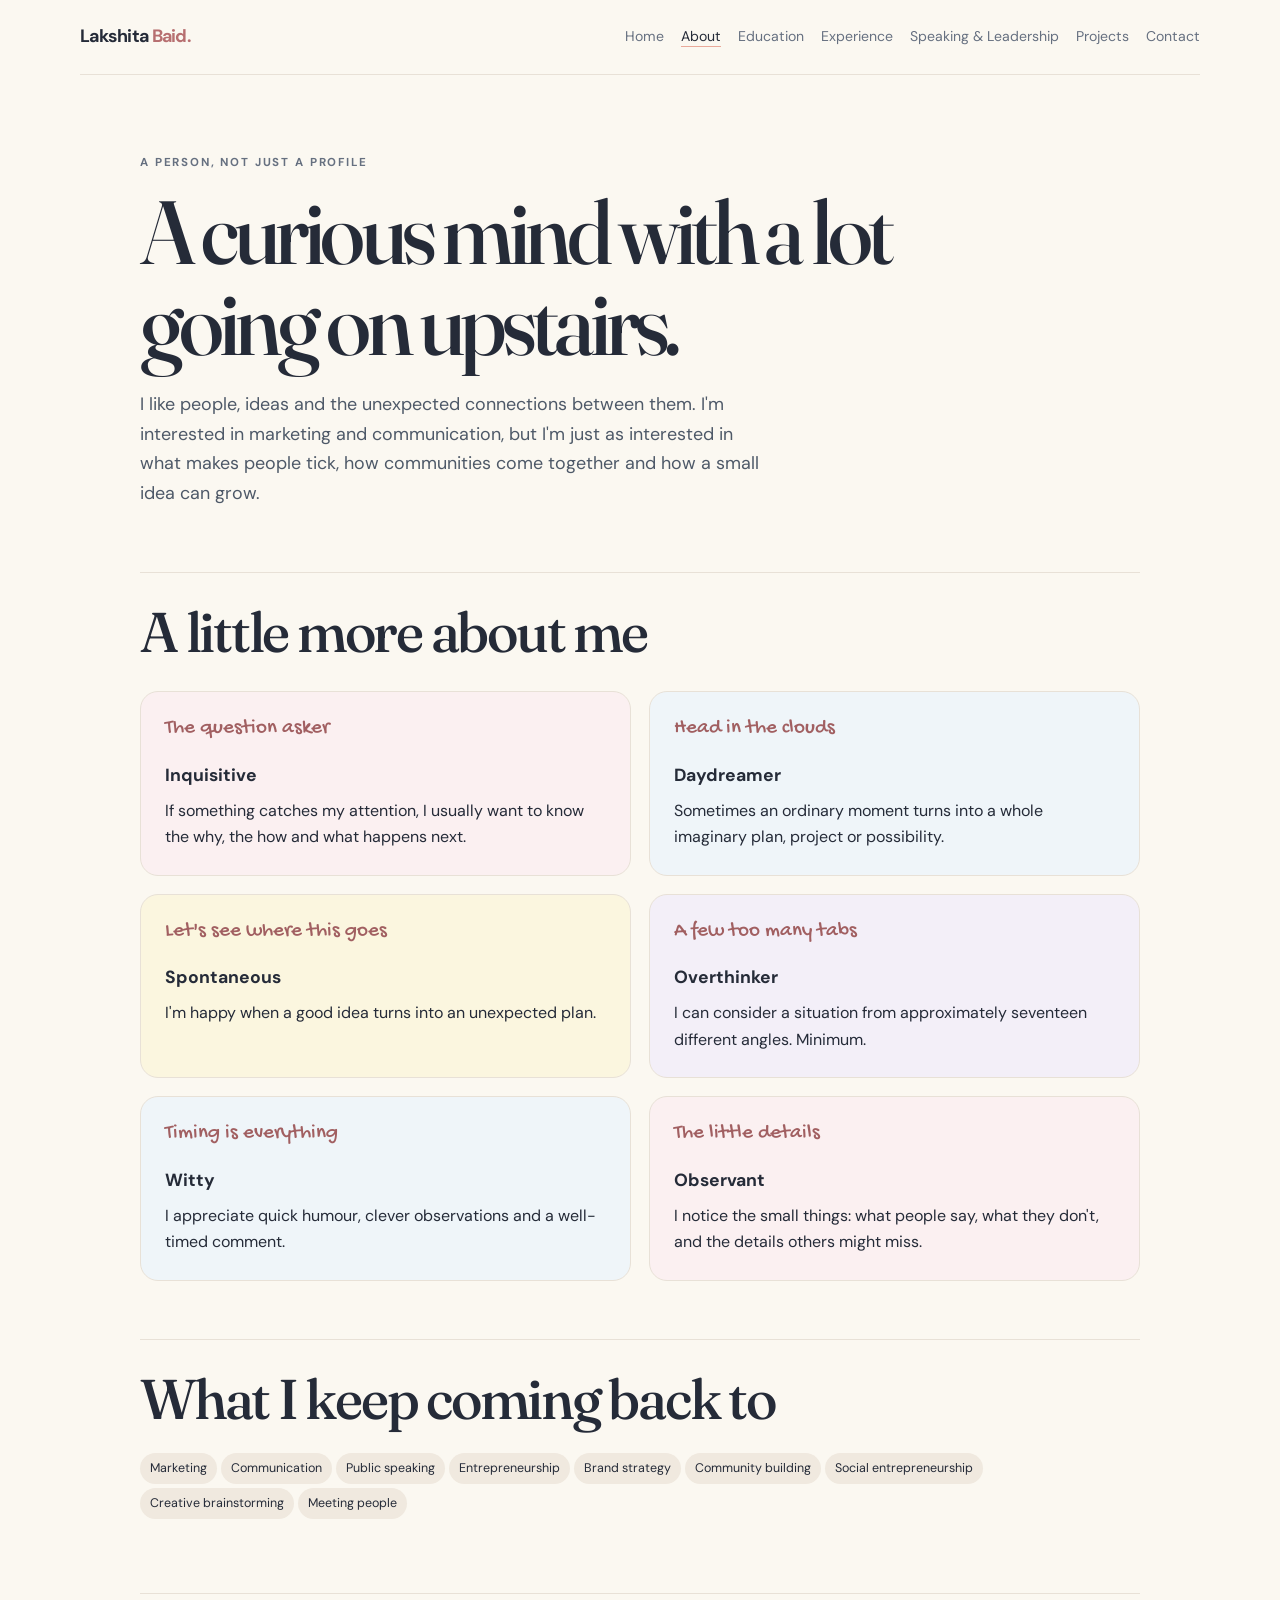
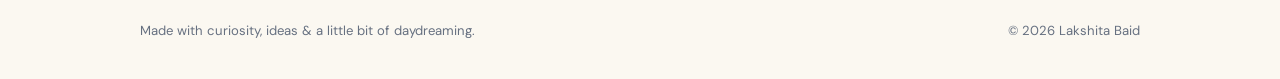
==== about.html @ baf96fe3 "Add files via upload" ====
<!doctype html>
<html lang="en">
<head>
  <meta charset="utf-8">
  <meta name="viewport" content="width=device-width, initial-scale=1">
  <meta name="description" content="The personal portfolio of Lakshita Baid: marketing, communication, leadership and ideas.">
  <title>About | Lakshita Baid</title>
  <link rel="stylesheet" href="style.css">
</head>
<body>
<header class="site-header">
  <a class="brand" href="index.html">Lakshita <span>Baid.</span></a>
  <nav class="nav" aria-label="Main navigation"><a href="index.html">Home</a><a href="about.html" aria-current="page">About</a><a href="education.html">Education</a><a href="experience.html">Experience</a><a href="speaking.html">Speaking & Leadership</a><a href="projects.html">Projects</a><a href="contact.html">Contact</a></nav>
</header>
<main>

<section class="page-heading">
  <p class="eyebrow">A person, not just a profile</p>
  <h1>A curious mind with a lot going on upstairs.</h1>
  <p class="lead">I like people, ideas and the unexpected connections between them. I'm interested in marketing and communication, but I'm just as interested in what makes people tick, how communities come together and how a small idea can grow.</p>
</section>
<section class="content-block">
  <h2>A little more about me</h2>
  <div class="grid">
    <article class="card pink"><p class="hand">The question asker</p><h3>Inquisitive</h3><p>If something catches my attention, I usually want to know the why, the how and what happens next.</p></article>
    <article class="card blue"><p class="hand">Head in the clouds</p><h3>Daydreamer</h3><p>Sometimes an ordinary moment turns into a whole imaginary plan, project or possibility.</p></article>
    <article class="card yellow"><p class="hand">Let's see where this goes</p><h3>Spontaneous</h3><p>I'm happy when a good idea turns into an unexpected plan.</p></article>
    <article class="card lavender"><p class="hand">A few too many tabs</p><h3>Overthinker</h3><p>I can consider a situation from approximately seventeen different angles. Minimum.</p></article>
    <article class="card blue"><p class="hand">Timing is everything</p><h3>Witty</h3><p>I appreciate quick humour, clever observations and a well-timed comment.</p></article>
    <article class="card pink"><p class="hand">The little details</p><h3>Observant</h3><p>I notice the small things: what people say, what they don't, and the details others might miss.</p></article>
  </div>
</section>
<section class="content-block">
  <h2>What I keep coming back to</h2>
  <p><span class="tag">Marketing</span><span class="tag">Communication</span><span class="tag">Public speaking</span><span class="tag">Entrepreneurship</span><span class="tag">Brand strategy</span><span class="tag">Community building</span><span class="tag">Social entrepreneurship</span><span class="tag">Creative brainstorming</span><span class="tag">Meeting people</span></p>
</section>

</main>
<footer class="site-footer"><span>Made with curiosity, ideas & a little bit of daydreaming.</span><span>© 2026 Lakshita Baid</span></footer>
</body>
</html>
---- style.css ----
@import url('https://fonts.googleapis.com/css2?family=DM+Sans:wght@400;500;600;700&family=Fraunces:opsz,wght@9..144,500;9..144,600&family=Gochi+Hand&display=swap');

:root {
  --ink: #252b38;
  --muted: #667080;
  --paper: #fbf8f1;
  --white: #fffefa;
  --pink: #f5dce1;
  --blue: #dceaf4;
  --yellow: #f5e9b9;
  --lavender: #e8e1f3;
  --coral: #e9a99a;
  --line: #e8e1d7;
  --serif: "Fraunces", Georgia, serif;
  --sans: "DM Sans", Arial, sans-serif;
  --hand: "Gochi Hand", cursive;
}
* { box-sizing: border-box; }
html { scroll-behavior: smooth; }
body {
  margin: 0; background: var(--paper); color: var(--ink);
  font-family: var(--sans); line-height: 1.65;
}
a { color: inherit; }
.site-header {
  width: min(1120px, calc(100% - 40px)); margin: 0 auto;
  padding: 22px 0; display: flex; justify-content: space-between;
  align-items: center; gap: 20px; border-bottom: 1px solid var(--line);
}
.brand { text-decoration: none; font-weight: 700; letter-spacing: -.04em; font-size: 1.12rem; }
.brand span { color: #b76f70; }
.nav { display: flex; flex-wrap: wrap; gap: 7px 17px; justify-content: flex-end; }
.nav a { text-decoration: none; font-size: .88rem; color: var(--muted); }
.nav a:hover, .nav a[aria-current="page"] { color: var(--ink); text-decoration: underline; text-decoration-color: var(--coral); text-underline-offset: 5px; }
main { width: min(1000px, calc(100% - 40px)); margin: 0 auto; }
.hero { min-height: 610px; display: grid; grid-template-columns: 1.3fr .7fr; gap: 56px; align-items: center; padding: 72px 0 84px; }
.eyebrow { text-transform: uppercase; letter-spacing: .16em; font-size: .72rem; color: var(--muted); font-weight: 700; }
h1, h2, h3, p { margin-top: 0; }
h1 { font: 500 clamp(3rem, 7vw, 5.7rem)/1.02 var(--serif); letter-spacing: -.055em; margin: 14px 0 22px; }
h2 { font: 500 clamp(2.2rem, 5vw, 3.5rem)/1.1 var(--serif); letter-spacing: -.04em; margin-bottom: 20px; }
h3 { font-size: 1.1rem; margin-bottom: 8px; }
.lead { font-size: 1.12rem; color: #4e5968; max-width: 620px; }
.hero-note { font: 1.35rem var(--hand); color: #a15f61; transform: rotate(-5deg); margin: 24px 0 0; }
.portrait-placeholder {
  min-height: 390px; background: var(--pink); border-radius: 48% 48% 22px 22px;
  display: grid; place-items: center; padding: 28px; text-align: center;
  border: 1px solid rgba(37,43,56,.08); position: relative;
}
.portrait-placeholder:before {
  content: ""; position: absolute; inset: 14px; border: 1px dashed rgba(37,43,56,.25);
  border-radius: inherit; pointer-events: none;
}
.portrait-placeholder span { max-width: 180px; font: 1.35rem var(--hand); color: #855e66; }
.button-row { display: flex; flex-wrap: wrap; gap: 12px; margin-top: 28px; }
.button {
  display: inline-block; padding: 11px 18px; border-radius: 999px;
  background: var(--ink); color: white; text-decoration: none; font-size: .9rem; font-weight: 600;
  border: 1px solid var(--ink); transition: transform .2s ease, background .2s ease;
}
.button:hover { transform: translateY(-3px); background: #424b5c; }
.button.secondary { background: transparent; color: var(--ink); }
.section { padding: 66px 0; border-top: 1px solid var(--line); }
.section-intro { max-width: 650px; color: var(--muted); }
.grid { display: grid; grid-template-columns: repeat(2, minmax(0,1fr)); gap: 18px; margin-top: 28px; }
.card { background: var(--white); border: 1px solid var(--line); border-radius: 18px; padding: 24px; }
.card.pink { background: #fbf0f1; }
.card.blue { background: #eff5f9; }
.card.yellow { background: #fbf6df; }
.card.lavender { background: #f3eff8; }
.card p:last-child { margin-bottom: 0; }
.tag { display: inline-block; padding: 5px 10px; border-radius: 99px; background: #f0e9df; font-size: .78rem; margin: 4px 4px 0 0; }
.hand { font: 1.3rem var(--hand); color: #a15f61; }
.page-heading { padding: 78px 0 46px; }
.page-heading h1 { max-width: 800px; }
.content-block { padding: 28px 0 58px; border-top: 1px solid var(--line); }
.timeline { display: grid; gap: 16px; margin-top: 25px; }
.timeline-item { display: grid; grid-template-columns: 145px 1fr; gap: 22px; padding: 22px; background: var(--white); border: 1px solid var(--line); border-radius: 16px; }
.date { font-size: .82rem; font-weight: 700; color: #9a6668; }
ul.clean { padding-left: 19px; color: #4e5968; }
ul.clean li { margin: 7px 0; }
.contact-list { display: grid; gap: 12px; margin-top: 24px; }
.contact-list a { text-decoration-color: #c78b8b; text-underline-offset: 4px; }
.site-footer { width: min(1000px, calc(100% - 40px)); margin: 0 auto; padding: 26px 0 38px; border-top: 1px solid var(--line); color: var(--muted); font-size: .82rem; display: flex; justify-content: space-between; gap: 16px; }
.small-note { color: var(--muted); font-size: .88rem; }
@media (max-width: 760px) {
  .site-header { align-items: flex-start; flex-direction: column; }
  .nav { justify-content: flex-start; }
  .hero { grid-template-columns: 1fr; gap: 30px; padding: 54px 0 62px; }
  .portrait-placeholder { min-height: 270px; max-width: 380px; width: 100%; margin: 0 auto; }
  .grid { grid-template-columns: 1fr; }
  .timeline-item { grid-template-columns: 1fr; gap: 6px; }
  .page-heading { padding: 55px 0 35px; }
  .section { padding: 48px 0; }
  .site-footer { flex-direction: column; }
}
@media (prefers-reduced-motion: reduce) {
  *, *::before, *::after { scroll-behavior: auto !important; transition: none !important; }
}
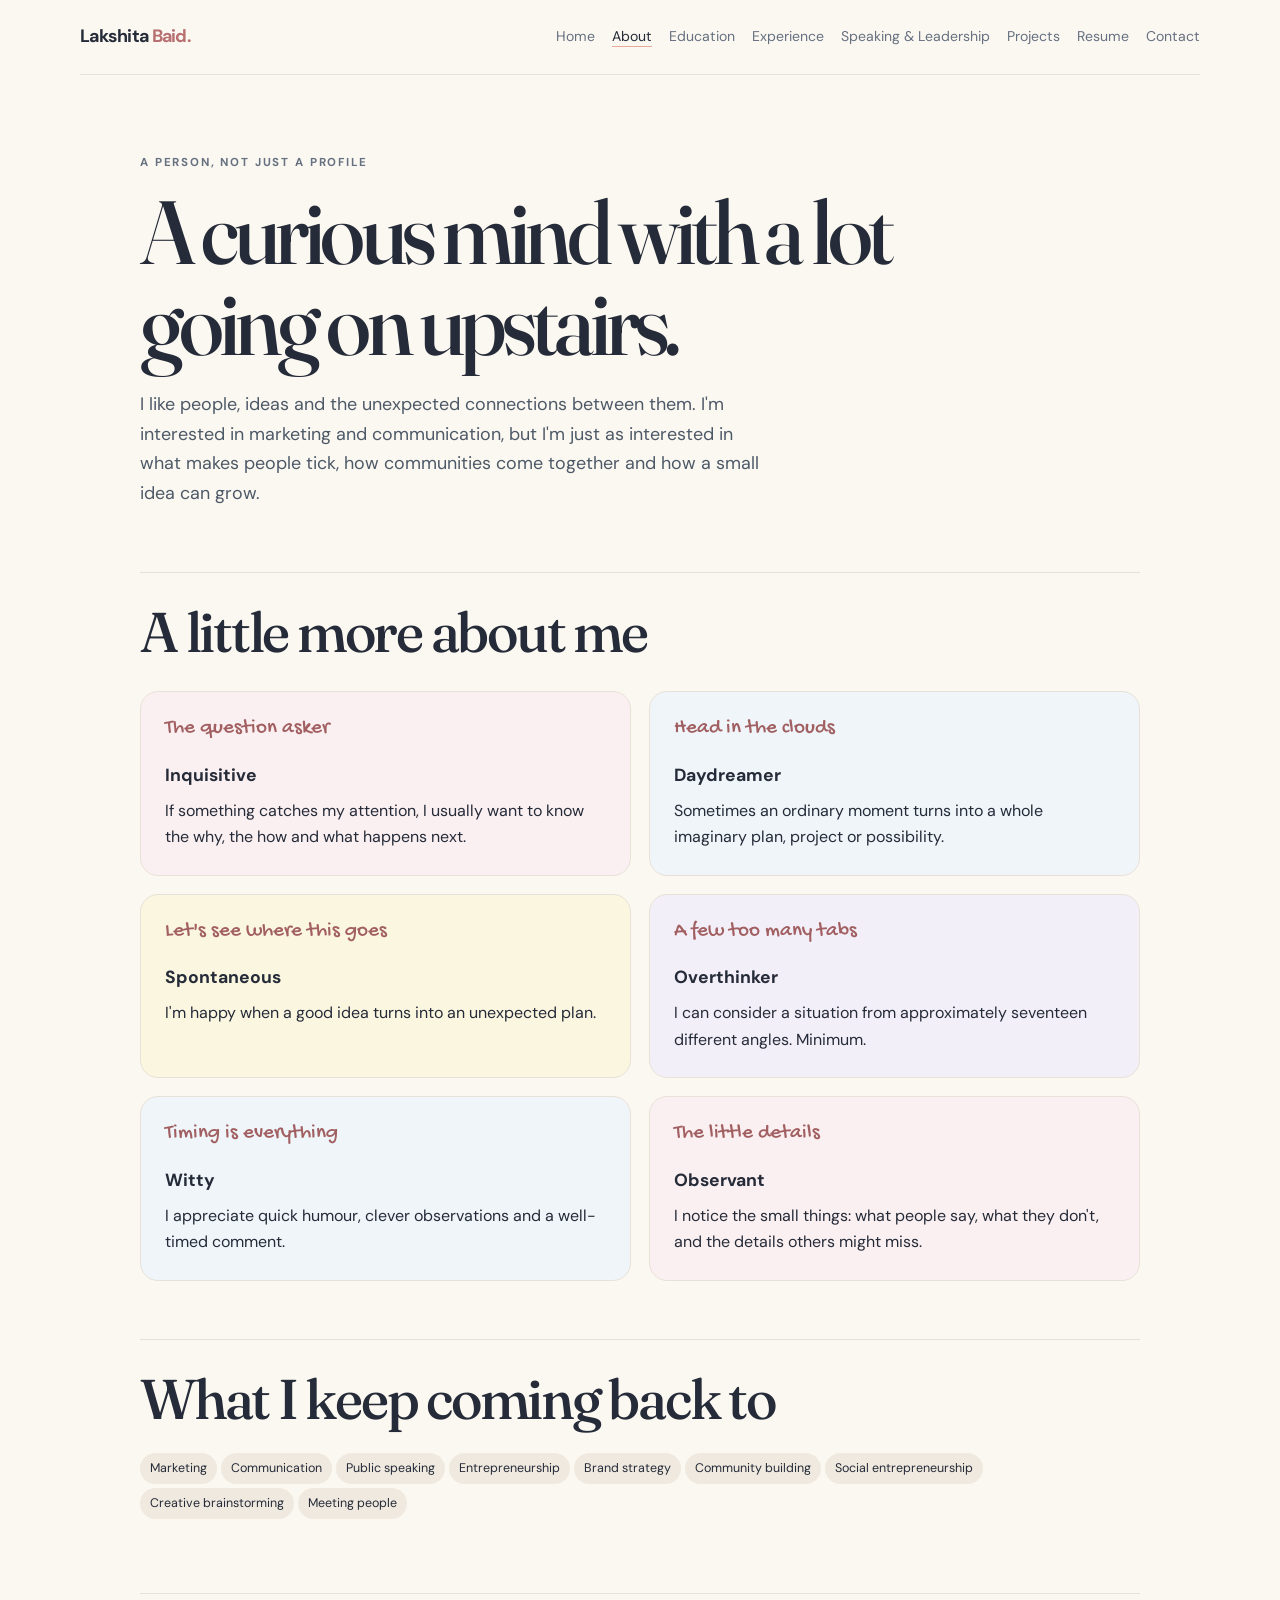
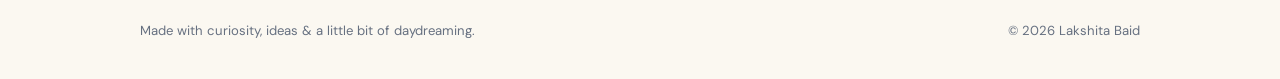
==== commit 91419b73: "Update about.html" ====
--- a/about.html
+++ b/about.html
@@ -10,7 +10,7 @@
 <body>
 <header class="site-header">
   <a class="brand" href="index.html">Lakshita <span>Baid.</span></a>
-  <nav class="nav" aria-label="Main navigation"><a href="index.html">Home</a><a href="about.html" aria-current="page">About</a><a href="education.html">Education</a><a href="experience.html">Experience</a><a href="speaking.html">Speaking & Leadership</a><a href="projects.html">Projects</a><a href="contact.html">Contact</a></nav>
+  <nav class="nav" aria-label="Main navigation"><a href="index.html">Home</a><a href="about.html" aria-current="page">About</a><a href="education.html">Education</a><a href="experience.html">Experience</a><a href="speaking.html">Speaking & Leadership</a><a href="projects.html">Projects</a><a href="resume.html">Resume</a><a href="contact.html">Contact</a></nav>
 </header>
 <main>
 
--- a/style.css
+++ b/style.css
@@ -96,3 +96,84 @@
 @media (prefers-reduced-motion: reduce) {
   *, *::before, *::after { scroll-behavior: auto !important; transition: none !important; }
 }
+.portrait-container {
+  display: flex;
+  justify-content: center;
+  align-items: center;
+}
+
+.portrait {
+  width: 100%;
+  max-width: 380px;
+  height: 450px;
+  object-fit: cover;
+  object-position: center top;
+  border-radius: 48% 48% 22px 22px;
+  border: 1px solid var(--line);
+}
+
+/* Homepage profile photograph */
+
+.hero-image {
+  width: 20%;
+  min-width: 220px;
+  max-width: 320px;
+  margin: 0 auto;
+}
+
+.profile-photo {
+  display: block;
+  width: 100%;
+  height: auto;
+  max-height: 460px;
+  object-fit: cover;
+  object-position: center top;
+  border-radius: 48% 48% 22px 22px;
+  border: 1px solid var(--line);
+}
+
+@media (max-width: 768px) {
+  .hero-image {
+    width: 65%;
+    min-width: 0;
+    max-width: 280px;
+  }
+}
+
+/* Actual profile photo - keeps the original design */
+
+.actual-photo {
+  display: block;
+  width: 100%;
+  height: 390px;
+  min-height: 0;
+  padding: 0;
+  object-fit: cover;
+  object-position: center top;
+  background: transparent;
+}
+
+@media (max-width: 760px) {
+  .actual-photo {
+    height: 270px;
+  }
+}
+
+/* Profile photograph inside the original portrait frame */
+
+.portrait-photo {
+  display: block;
+  width: 100%;
+  height: 390px;
+  object-fit: cover;
+  object-position: center top;
+  border-radius: inherit;
+  position: relative;
+  z-index: 1;
+}
+
+@media (max-width: 760px) {
+  .portrait-photo {
+    height: 320px;
+  }
+}
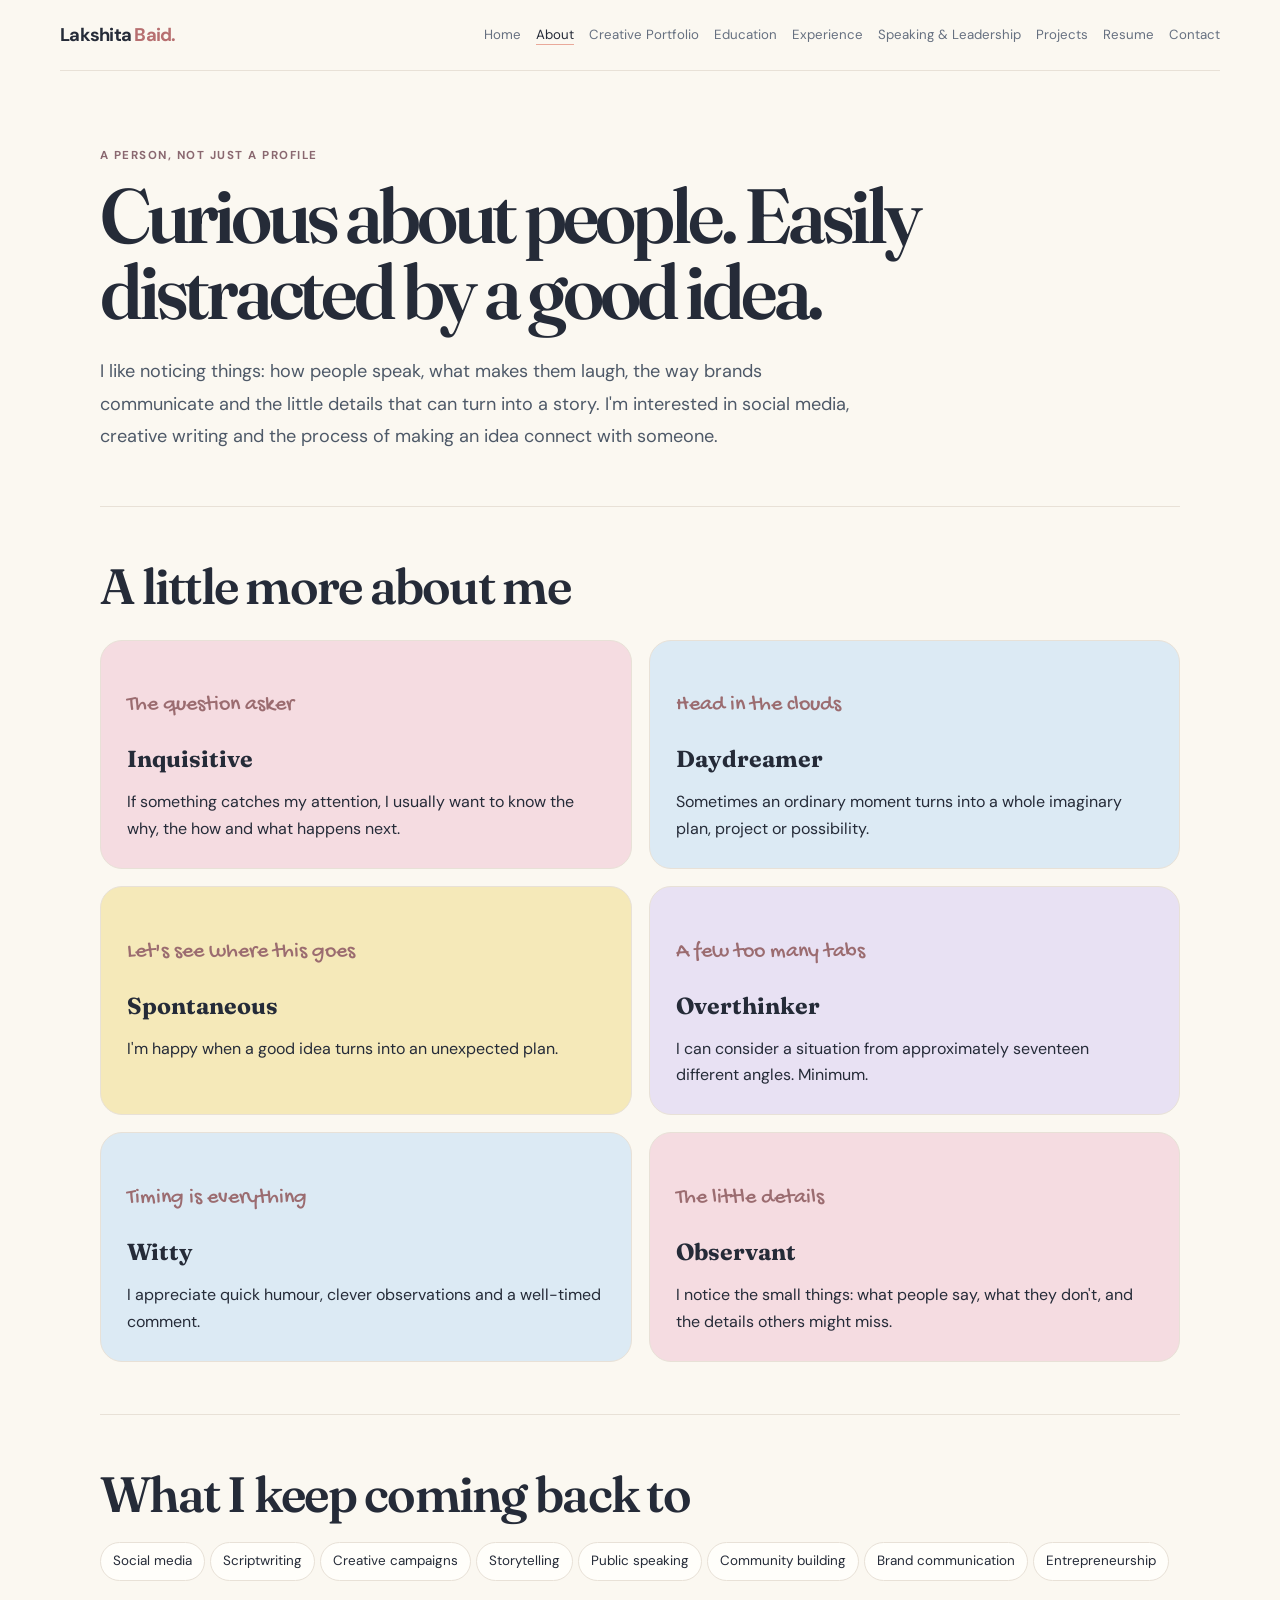
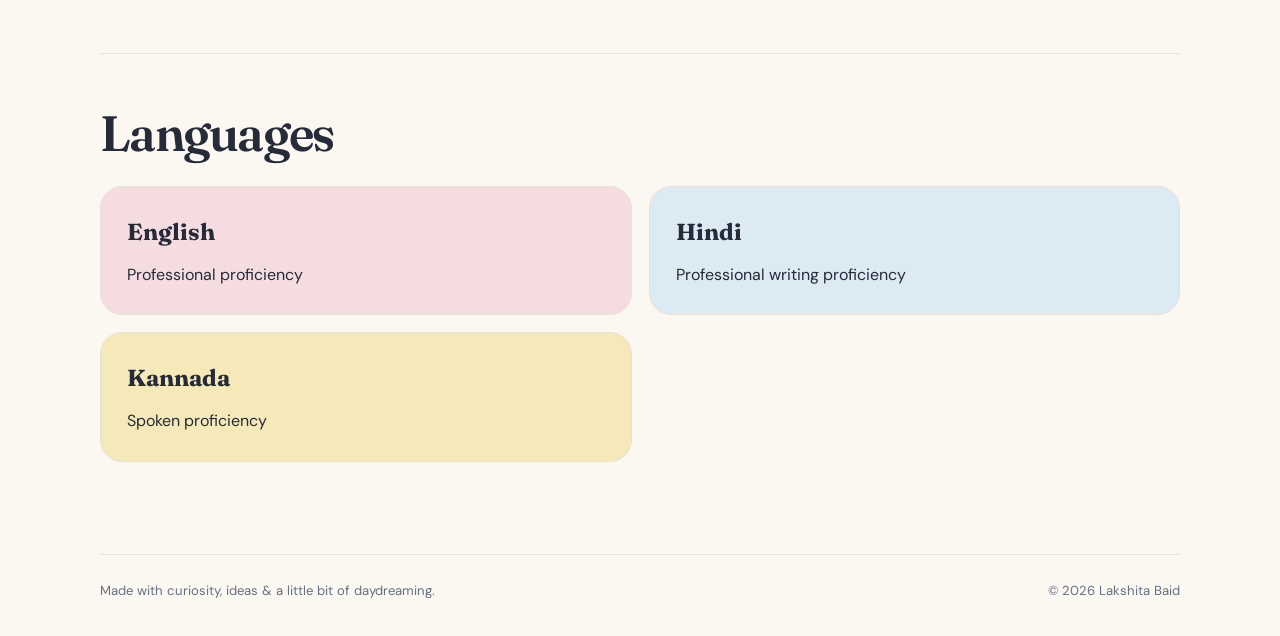
==== commit 556dceaf: "Add files via upload" ====
--- a/about.html
+++ b/about.html
@@ -3,21 +3,21 @@
 <head>
   <meta charset="utf-8">
   <meta name="viewport" content="width=device-width, initial-scale=1">
-  <meta name="description" content="The personal portfolio of Lakshita Baid: marketing, communication, leadership and ideas.">
+  <meta name="description" content="The creative portfolio of Lakshita Baid, featuring social media content, writing, campaigns and leadership.">
   <title>About | Lakshita Baid</title>
   <link rel="stylesheet" href="style.css">
 </head>
 <body>
 <header class="site-header">
-  <a class="brand" href="index.html">Lakshita <span>Baid.</span></a>
-  <nav class="nav" aria-label="Main navigation"><a href="index.html">Home</a><a href="about.html" aria-current="page">About</a><a href="education.html">Education</a><a href="experience.html">Experience</a><a href="speaking.html">Speaking & Leadership</a><a href="projects.html">Projects</a><a href="resume.html">Resume</a><a href="contact.html">Contact</a></nav>
-</header>
+      <a class="brand" href="index.html">Lakshita <span>Baid.</span></a>
+      <nav class="nav" aria-label="Main navigation"><a href="index.html">Home</a><a href="about.html" aria-current="page">About</a><a href="creative-portfolio.html">Creative Portfolio</a><a href="education.html">Education</a><a href="experience.html">Experience</a><a href="speaking.html">Speaking & Leadership</a><a href="projects.html">Projects</a><a href="resume.html">Resume</a><a href="contact.html">Contact</a></nav>
+    </header>
 <main>
 
 <section class="page-heading">
   <p class="eyebrow">A person, not just a profile</p>
-  <h1>A curious mind with a lot going on upstairs.</h1>
-  <p class="lead">I like people, ideas and the unexpected connections between them. I'm interested in marketing and communication, but I'm just as interested in what makes people tick, how communities come together and how a small idea can grow.</p>
+  <h1>Curious about people. Easily distracted by a good idea.</h1>
+  <p class="lead">I like noticing things: how people speak, what makes them laugh, the way brands communicate and the little details that can turn into a story. I'm interested in social media, creative writing and the process of making an idea connect with someone.</p>
 </section>
 <section class="content-block">
   <h2>A little more about me</h2>
@@ -32,10 +32,18 @@
 </section>
 <section class="content-block">
   <h2>What I keep coming back to</h2>
-  <p><span class="tag">Marketing</span><span class="tag">Communication</span><span class="tag">Public speaking</span><span class="tag">Entrepreneurship</span><span class="tag">Brand strategy</span><span class="tag">Community building</span><span class="tag">Social entrepreneurship</span><span class="tag">Creative brainstorming</span><span class="tag">Meeting people</span></p>
+  <p><span class="tag">Social media</span><span class="tag">Scriptwriting</span><span class="tag">Creative campaigns</span><span class="tag">Storytelling</span><span class="tag">Public speaking</span><span class="tag">Community building</span><span class="tag">Brand communication</span><span class="tag">Entrepreneurship</span></p>
+</section>
+<section class="content-block">
+  <h2>Languages</h2>
+  <div class="grid">
+    <article class="card pink"><h3>English</h3><p>Professional proficiency</p></article>
+    <article class="card blue"><h3>Hindi</h3><p>Professional writing proficiency</p></article>
+    <article class="card yellow"><h3>Kannada</h3><p>Spoken proficiency</p></article>
+  </div>
 </section>
 
 </main>
 <footer class="site-footer"><span>Made with curiosity, ideas & a little bit of daydreaming.</span><span>© 2026 Lakshita Baid</span></footer>
 </body>
-</html>
+</html>
--- a/style.css
+++ b/style.css
@@ -1,179 +1,13 @@
-@import url('https://fonts.googleapis.com/css2?family=DM+Sans:wght@400;500;600;700&family=Fraunces:opsz,wght@9..144,500;9..144,600&family=Gochi+Hand&display=swap');
-
-:root {
-  --ink: #252b38;
-  --muted: #667080;
-  --paper: #fbf8f1;
-  --white: #fffefa;
-  --pink: #f5dce1;
-  --blue: #dceaf4;
-  --yellow: #f5e9b9;
-  --lavender: #e8e1f3;
-  --coral: #e9a99a;
-  --line: #e8e1d7;
-  --serif: "Fraunces", Georgia, serif;
-  --sans: "DM Sans", Arial, sans-serif;
-  --hand: "Gochi Hand", cursive;
-}
-* { box-sizing: border-box; }
-html { scroll-behavior: smooth; }
-body {
-  margin: 0; background: var(--paper); color: var(--ink);
-  font-family: var(--sans); line-height: 1.65;
-}
-a { color: inherit; }
-.site-header {
-  width: min(1120px, calc(100% - 40px)); margin: 0 auto;
-  padding: 22px 0; display: flex; justify-content: space-between;
-  align-items: center; gap: 20px; border-bottom: 1px solid var(--line);
-}
-.brand { text-decoration: none; font-weight: 700; letter-spacing: -.04em; font-size: 1.12rem; }
-.brand span { color: #b76f70; }
-.nav { display: flex; flex-wrap: wrap; gap: 7px 17px; justify-content: flex-end; }
-.nav a { text-decoration: none; font-size: .88rem; color: var(--muted); }
-.nav a:hover, .nav a[aria-current="page"] { color: var(--ink); text-decoration: underline; text-decoration-color: var(--coral); text-underline-offset: 5px; }
-main { width: min(1000px, calc(100% - 40px)); margin: 0 auto; }
-.hero { min-height: 610px; display: grid; grid-template-columns: 1.3fr .7fr; gap: 56px; align-items: center; padding: 72px 0 84px; }
-.eyebrow { text-transform: uppercase; letter-spacing: .16em; font-size: .72rem; color: var(--muted); font-weight: 700; }
-h1, h2, h3, p { margin-top: 0; }
-h1 { font: 500 clamp(3rem, 7vw, 5.7rem)/1.02 var(--serif); letter-spacing: -.055em; margin: 14px 0 22px; }
-h2 { font: 500 clamp(2.2rem, 5vw, 3.5rem)/1.1 var(--serif); letter-spacing: -.04em; margin-bottom: 20px; }
-h3 { font-size: 1.1rem; margin-bottom: 8px; }
-.lead { font-size: 1.12rem; color: #4e5968; max-width: 620px; }
-.hero-note { font: 1.35rem var(--hand); color: #a15f61; transform: rotate(-5deg); margin: 24px 0 0; }
-.portrait-placeholder {
-  min-height: 390px; background: var(--pink); border-radius: 48% 48% 22px 22px;
-  display: grid; place-items: center; padding: 28px; text-align: center;
-  border: 1px solid rgba(37,43,56,.08); position: relative;
-}
-.portrait-placeholder:before {
-  content: ""; position: absolute; inset: 14px; border: 1px dashed rgba(37,43,56,.25);
-  border-radius: inherit; pointer-events: none;
-}
-.portrait-placeholder span { max-width: 180px; font: 1.35rem var(--hand); color: #855e66; }
-.button-row { display: flex; flex-wrap: wrap; gap: 12px; margin-top: 28px; }
-.button {
-  display: inline-block; padding: 11px 18px; border-radius: 999px;
-  background: var(--ink); color: white; text-decoration: none; font-size: .9rem; font-weight: 600;
-  border: 1px solid var(--ink); transition: transform .2s ease, background .2s ease;
-}
-.button:hover { transform: translateY(-3px); background: #424b5c; }
-.button.secondary { background: transparent; color: var(--ink); }
-.section { padding: 66px 0; border-top: 1px solid var(--line); }
-.section-intro { max-width: 650px; color: var(--muted); }
-.grid { display: grid; grid-template-columns: repeat(2, minmax(0,1fr)); gap: 18px; margin-top: 28px; }
-.card { background: var(--white); border: 1px solid var(--line); border-radius: 18px; padding: 24px; }
-.card.pink { background: #fbf0f1; }
-.card.blue { background: #eff5f9; }
-.card.yellow { background: #fbf6df; }
-.card.lavender { background: #f3eff8; }
-.card p:last-child { margin-bottom: 0; }
-.tag { display: inline-block; padding: 5px 10px; border-radius: 99px; background: #f0e9df; font-size: .78rem; margin: 4px 4px 0 0; }
-.hand { font: 1.3rem var(--hand); color: #a15f61; }
-.page-heading { padding: 78px 0 46px; }
-.page-heading h1 { max-width: 800px; }
-.content-block { padding: 28px 0 58px; border-top: 1px solid var(--line); }
-.timeline { display: grid; gap: 16px; margin-top: 25px; }
-.timeline-item { display: grid; grid-template-columns: 145px 1fr; gap: 22px; padding: 22px; background: var(--white); border: 1px solid var(--line); border-radius: 16px; }
-.date { font-size: .82rem; font-weight: 700; color: #9a6668; }
-ul.clean { padding-left: 19px; color: #4e5968; }
-ul.clean li { margin: 7px 0; }
-.contact-list { display: grid; gap: 12px; margin-top: 24px; }
-.contact-list a { text-decoration-color: #c78b8b; text-underline-offset: 4px; }
-.site-footer { width: min(1000px, calc(100% - 40px)); margin: 0 auto; padding: 26px 0 38px; border-top: 1px solid var(--line); color: var(--muted); font-size: .82rem; display: flex; justify-content: space-between; gap: 16px; }
-.small-note { color: var(--muted); font-size: .88rem; }
-@media (max-width: 760px) {
-  .site-header { align-items: flex-start; flex-direction: column; }
-  .nav { justify-content: flex-start; }
-  .hero { grid-template-columns: 1fr; gap: 30px; padding: 54px 0 62px; }
-  .portrait-placeholder { min-height: 270px; max-width: 380px; width: 100%; margin: 0 auto; }
-  .grid { grid-template-columns: 1fr; }
-  .timeline-item { grid-template-columns: 1fr; gap: 6px; }
-  .page-heading { padding: 55px 0 35px; }
-  .section { padding: 48px 0; }
-  .site-footer { flex-direction: column; }
-}
-@media (prefers-reduced-motion: reduce) {
-  *, *::before, *::after { scroll-behavior: auto !important; transition: none !important; }
-}
-.portrait-container {
-  display: flex;
-  justify-content: center;
-  align-items: center;
-}
-
-.portrait {
-  width: 100%;
-  max-width: 380px;
-  height: 450px;
-  object-fit: cover;
-  object-position: center top;
-  border-radius: 48% 48% 22px 22px;
-  border: 1px solid var(--line);
-}
-
-/* Homepage profile photograph */
-
-.hero-image {
-  width: 20%;
-  min-width: 220px;
-  max-width: 320px;
-  margin: 0 auto;
-}
-
-.profile-photo {
-  display: block;
-  width: 100%;
-  height: auto;
-  max-height: 460px;
-  object-fit: cover;
-  object-position: center top;
-  border-radius: 48% 48% 22px 22px;
-  border: 1px solid var(--line);
-}
-
-@media (max-width: 768px) {
-  .hero-image {
-    width: 65%;
-    min-width: 0;
-    max-width: 280px;
-  }
-}
-
-/* Actual profile photo - keeps the original design */
-
-.actual-photo {
-  display: block;
-  width: 100%;
-  height: 390px;
-  min-height: 0;
-  padding: 0;
-  object-fit: cover;
-  object-position: center top;
-  background: transparent;
-}
-
-@media (max-width: 760px) {
-  .actual-photo {
-    height: 270px;
-  }
-}
-
-/* Profile photograph inside the original portrait frame */
-
-.portrait-photo {
-  display: block;
-  width: 100%;
-  height: 390px;
-  object-fit: cover;
-  object-position: center top;
-  border-radius: inherit;
-  position: relative;
-  z-index: 1;
-}
-
-@media (max-width: 760px) {
-  .portrait-photo {
-    height: 320px;
-  }
-}
+@import url('https://fonts.googleapis.com/css2?family=DM+Sans:wght@400;500;600;700&family=Fraunces:opsz,wght@9..144,500;9..144,600;9..144,700&family=Gochi+Hand&display=swap');
+:root{--ink:#252b38;--muted:#667080;--paper:#fbf8f1;--white:#fffefa;--pink:#f5dce1;--blue:#dceaf4;--yellow:#f5e9b9;--lavender:#e8e1f3;--coral:#e9a99a;--line:#e8e1d7;--serif:"Fraunces",Georgia,serif;--sans:"DM Sans",Arial,sans-serif;--hand:"Gochi Hand",cursive}
+*{box-sizing:border-box}html{scroll-behavior:smooth}body{margin:0;background:var(--paper);color:var(--ink);font-family:var(--sans);line-height:1.65}a{color:inherit}
+.site-header{width:min(1160px,calc(100% - 44px));margin:0 auto;padding:20px 0;display:flex;justify-content:space-between;align-items:center;gap:22px;border-bottom:1px solid var(--line)}
+.brand{text-decoration:none;font-weight:700;letter-spacing:-.04em;font-size:1.15rem;white-space:nowrap}.brand span{color:#b76f70}
+.nav{display:flex;flex-wrap:wrap;gap:8px 15px;justify-content:flex-end}.nav a{text-decoration:none;font-size:.83rem;color:var(--muted)}.nav a:hover,.nav a[aria-current=page]{color:var(--ink);text-decoration:underline;text-decoration-color:var(--coral);text-underline-offset:5px}
+main{width:min(1080px,calc(100% - 44px));margin:0 auto}.hero{min-height:590px;padding:76px 0 65px;display:grid;grid-template-columns:1.2fr .8fr;gap:65px;align-items:center}.eyebrow{text-transform:uppercase;letter-spacing:.13em;font-size:.72rem;font-weight:700;color:#8a6870;margin:0 0 13px}.hero h1,.page-heading h1{font:600 clamp(3.2rem,7vw,6.3rem)/.99 var(--serif);letter-spacing:-.055em;margin:0 0 25px}.highlight{color:#b76f70}.period{color:#b76f70}.lead{font-size:1.13rem;line-height:1.8;max-width:650px;color:#4e5968}.hero-note,.hand{font-family:var(--hand);font-size:1.35rem;color:#9b6c70}.button-row{display:flex;flex-wrap:wrap;gap:12px;margin-top:27px}.button{display:inline-flex;align-items:center;justify-content:center;padding:12px 19px;border-radius:999px;background:var(--ink);color:white;text-decoration:none;font-weight:600;font-size:.9rem;border:1px solid var(--ink)}.button:hover{transform:translateY(-2px)}.button.secondary{background:transparent;color:var(--ink)}.portrait-wrap{position:relative;max-width:370px;justify-self:center}.portrait-photo{width:100%;aspect-ratio:4/5;object-fit:cover;border-radius:48% 48% 22px 22px;border:9px solid var(--white);box-shadow:0 15px 45px #252b3812}.portrait-sticker{position:absolute;bottom:22px;left:-25px;background:var(--yellow);padding:10px 16px;border-radius:50px;font:1.1rem var(--hand);transform:rotate(-7deg)}
+.section,.content-block{padding:52px 0}.section h2,.content-block>h2,.section-heading-row h2{font:600 clamp(2rem,4vw,3.1rem)/1.12 var(--serif);letter-spacing:-.035em;margin:0 0 16px}.section-intro{max-width:760px;color:var(--muted);font-size:1.03rem;margin:0 0 25px}.grid{display:grid;grid-template-columns:repeat(2,minmax(0,1fr));gap:17px;margin-top:25px}.card{background:var(--white);border:1px solid var(--line);border-radius:22px;padding:26px}.card h2,.card h3{font-family:var(--serif);line-height:1.2;margin:5px 0 12px}.card h3{font-size:1.45rem}.card p:last-child{margin-bottom:0}.pink{background:var(--pink)}.blue{background:var(--blue)}.yellow{background:var(--yellow)}.lavender{background:var(--lavender)}
+.page-heading{padding:75px 0 35px}.page-heading h1{font-size:clamp(2.8rem,6vw,5rem);max-width:900px}.page-heading .lead{max-width:780px}.content-block{border-top:1px solid var(--line)}.tag,.pill{display:inline-block;padding:7px 12px;margin:4px 5px 4px 0;border:1px solid var(--line);border-radius:30px;background:var(--white);font-size:.84rem}.pill{background:var(--yellow);border:0}.clean{padding-left:20px}.clean li{padding:4px 0}.timeline{display:grid;gap:0;margin-top:24px}.timeline-item{display:grid;grid-template-columns:150px 1fr;gap:25px;padding:22px 0;border-bottom:1px solid var(--line)}.timeline-item h3{font:600 1.35rem var(--serif);margin:0 0 6px}.timeline-item p{margin:4px 0}.date{font-size:.87rem;color:#9b6c70;font-weight:700}
+.section-heading-row{display:flex;justify-content:space-between;align-items:end;gap:20px;margin-bottom:20px}.section-heading-row h2{margin-bottom:0}.reel-grid{display:grid;grid-template-columns:repeat(3,minmax(0,1fr));gap:17px}.reel-card{border-radius:22px;overflow:hidden;border:1px solid var(--line);background:var(--white)}.reel-frame{background:#f2eee8;min-height:280px;display:flex;align-items:flex-start;justify-content:center;overflow:hidden;padding:10px}.reel-frame blockquote{min-width:0!important}.reel-frame iframe{max-width:100%!important}.local-video{align-items:center;padding:0}.local-video video{display:block;width:100%;height:100%;min-height:420px;max-height:540px;object-fit:contain;background:#111}.reel-copy{padding:19px}.reel-copy h3{font:600 1.3rem var(--serif);margin:5px 0}.reel-copy p{font-size:.92rem}.text-link{font-weight:700;text-decoration-thickness:1px;text-underline-offset:4px}.small-note{font-size:.83rem;color:var(--muted)}.writing-download{display:flex;align-items:center;justify-content:space-between;gap:24px;padding:27px;border-radius:22px;background:var(--blue);border:1px solid #cfdeea}.writing-download h3{font:600 1.6rem var(--serif);margin:4px 0}.download-actions{display:flex;flex-wrap:wrap;gap:10px}.book-card{max-width:800px}.book-subtitle{font:italic 1.05rem var(--serif);color:#665d6d}.stats-grid{display:grid;grid-template-columns:repeat(4,1fr);gap:10px;margin:24px 0}.stat{background:#fffefa99;border-radius:15px;padding:16px}.stat strong{display:block;font:600 1.8rem var(--serif)}.stat span{font-size:.78rem;color:var(--muted)}
+.callout{margin:35px 0 70px;padding:35px;border-radius:24px;background:var(--pink)}.callout h2{max-width:600px}.site-footer{width:min(1080px,calc(100% - 44px));margin:40px auto 0;padding:25px 0 35px;border-top:1px solid var(--line);display:flex;justify-content:space-between;gap:15px;color:var(--muted);font-size:.82rem}
+@media(max-width:850px){.site-header{align-items:flex-start;flex-direction:column}.nav{justify-content:flex-start}.hero{grid-template-columns:1fr;gap:35px;padding-top:55px}.portrait-wrap{max-width:310px}.reel-grid{grid-template-columns:1fr 1fr}.reel-card:last-child{grid-column:1/-1}.stats-grid{grid-template-columns:repeat(2,1fr)}}
+@media(max-width:580px){main{width:calc(100% - 32px)}.site-header{width:calc(100% - 32px)}.nav{gap:8px 12px}.nav a{font-size:.78rem}.hero{padding:45px 0}.hero h1{font-size:3.5rem}.grid,.reel-grid{grid-template-columns:1fr}.reel-card:last-child{grid-column:auto}.timeline-item{grid-template-columns:1fr;gap:5px}.writing-download{display:block}.download-actions{margin-top:18px}.stats-grid{grid-template-columns:repeat(2,1fr)}.site-footer{width:calc(100% - 32px);flex-direction:column}.page-heading{padding-top:52px}.card{padding:21px}}
